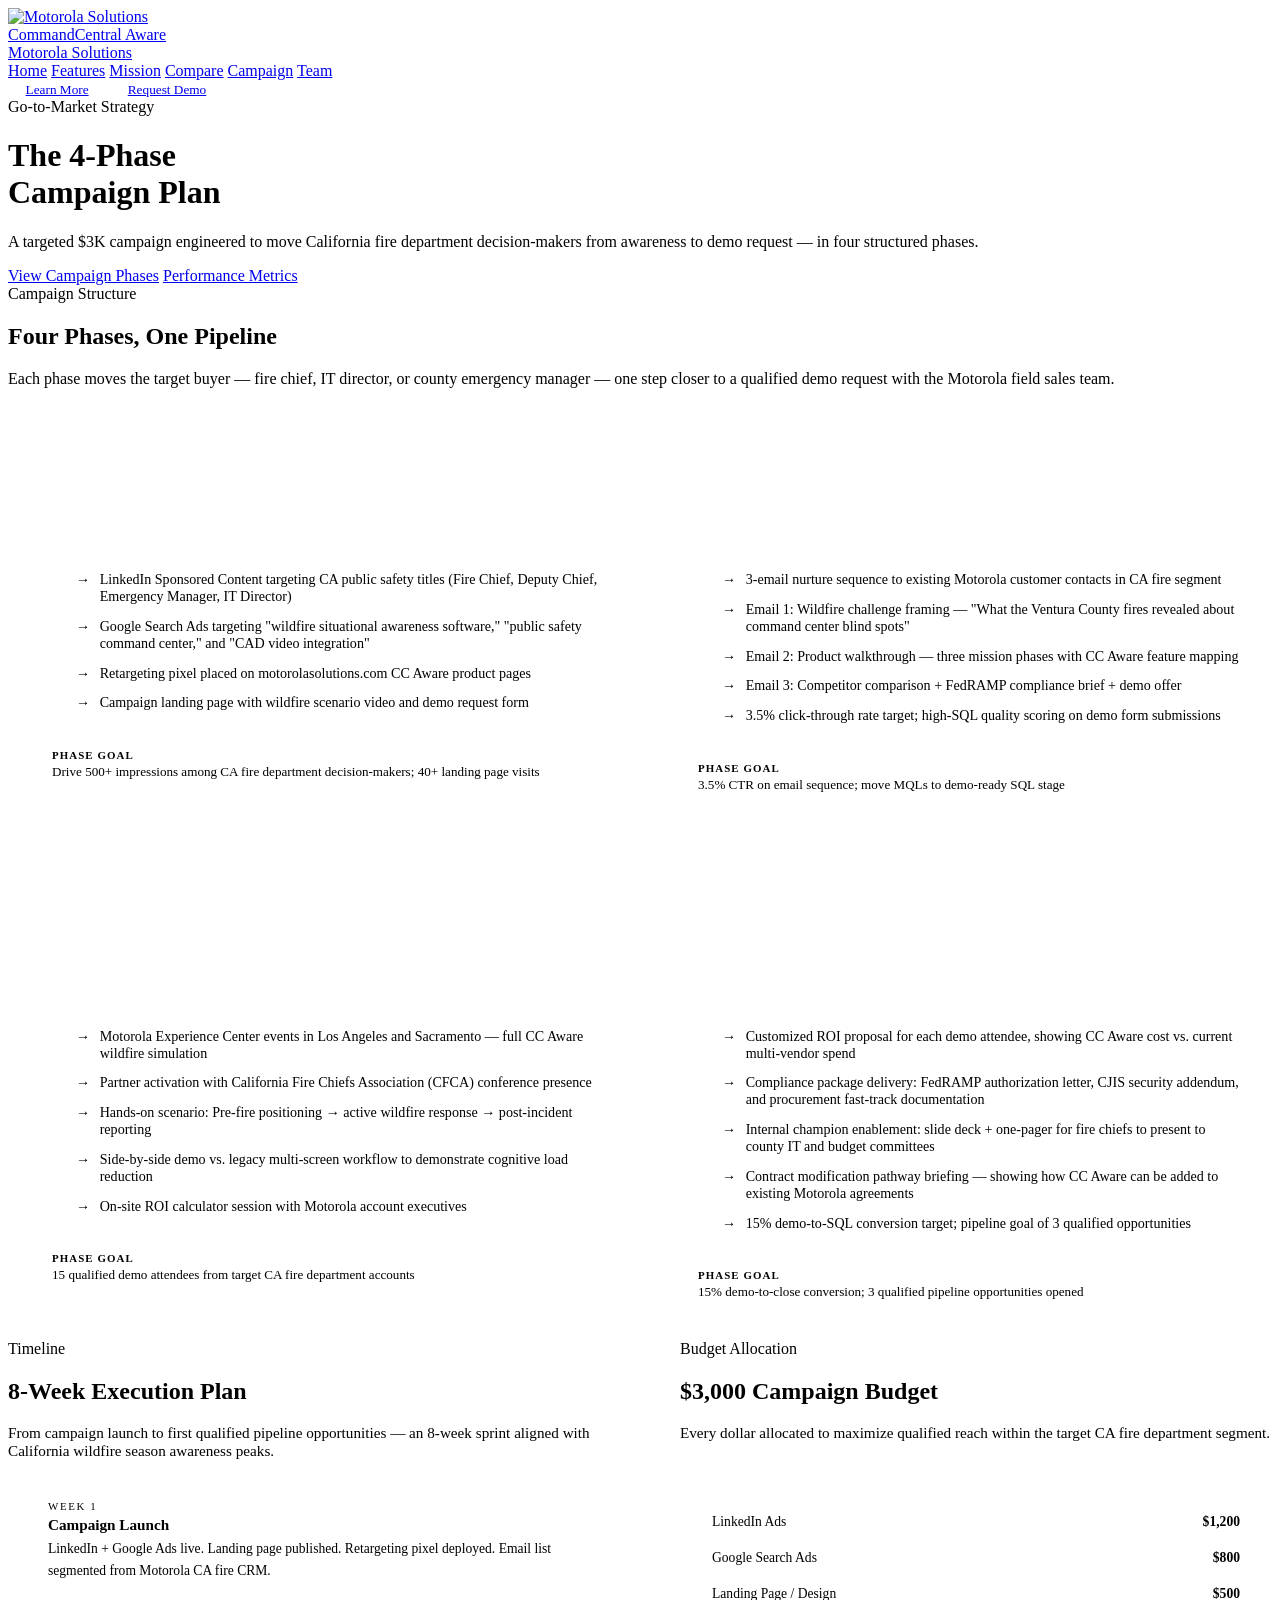
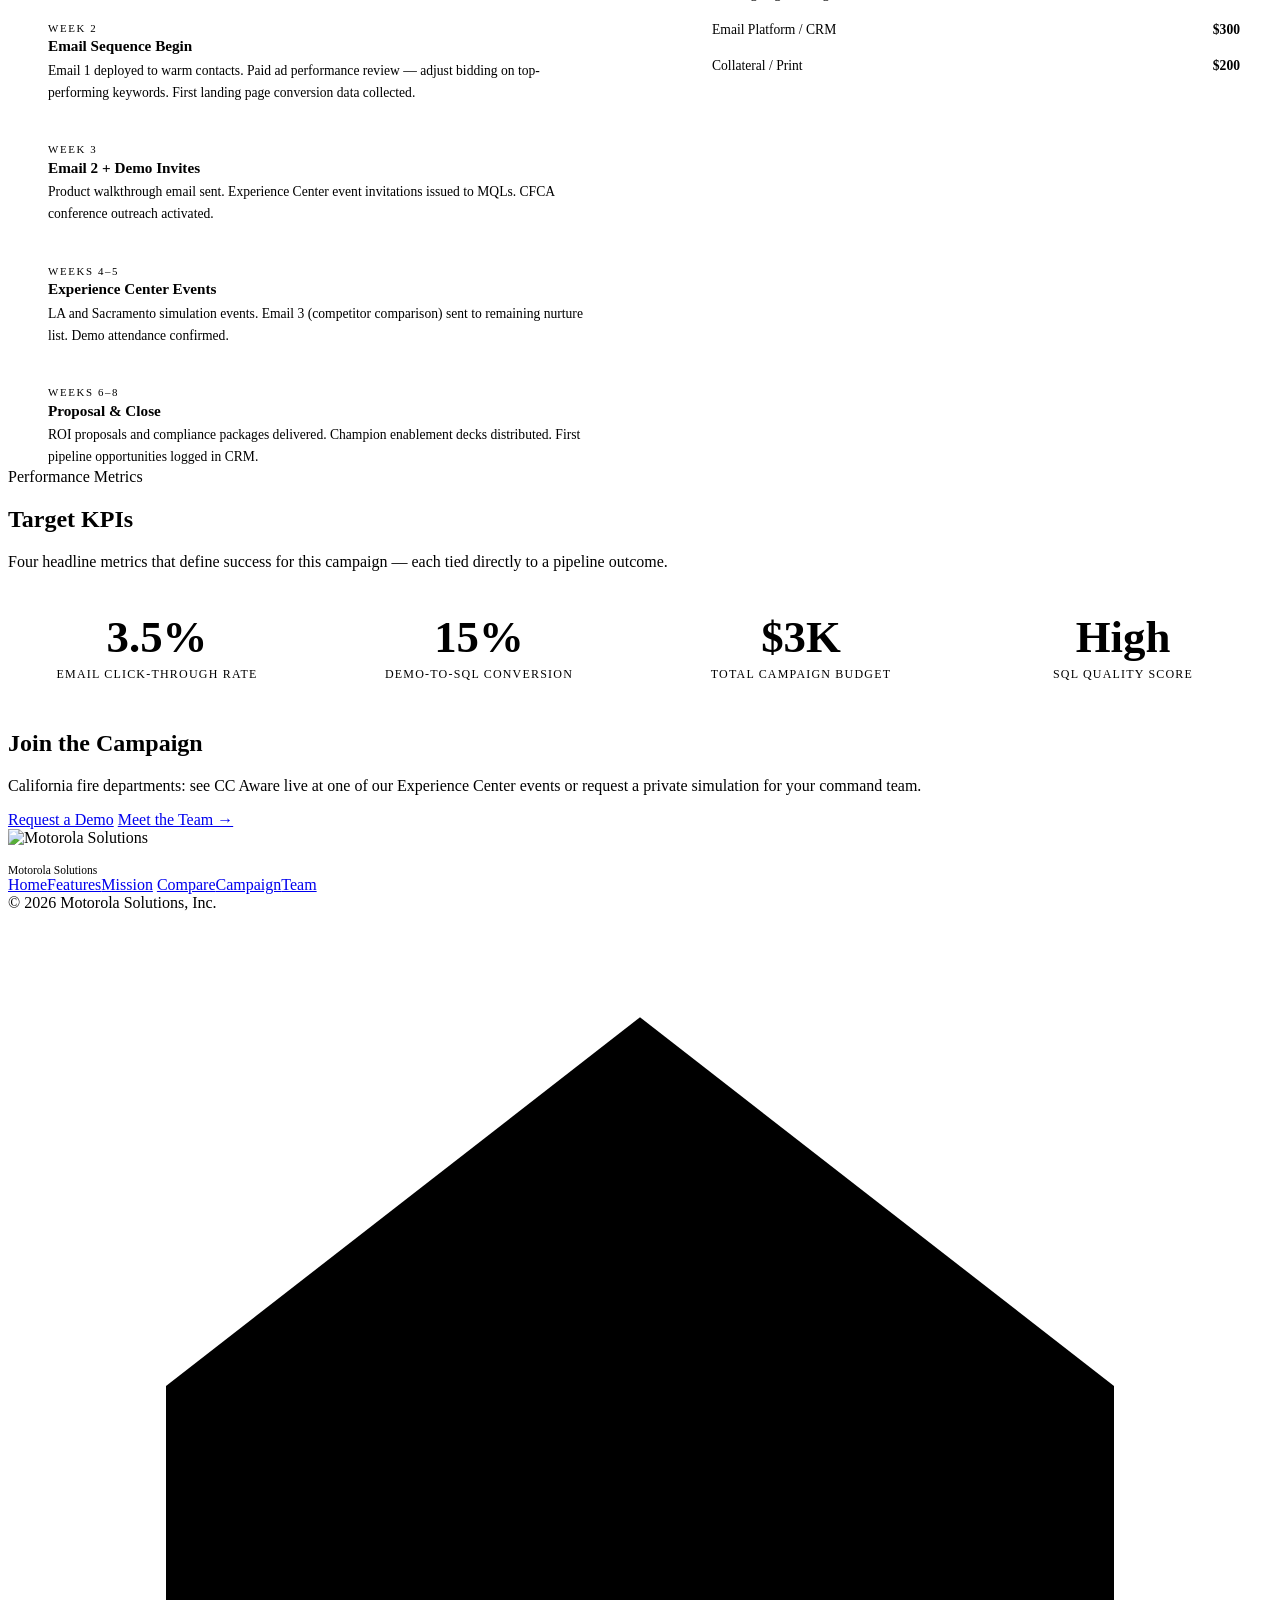
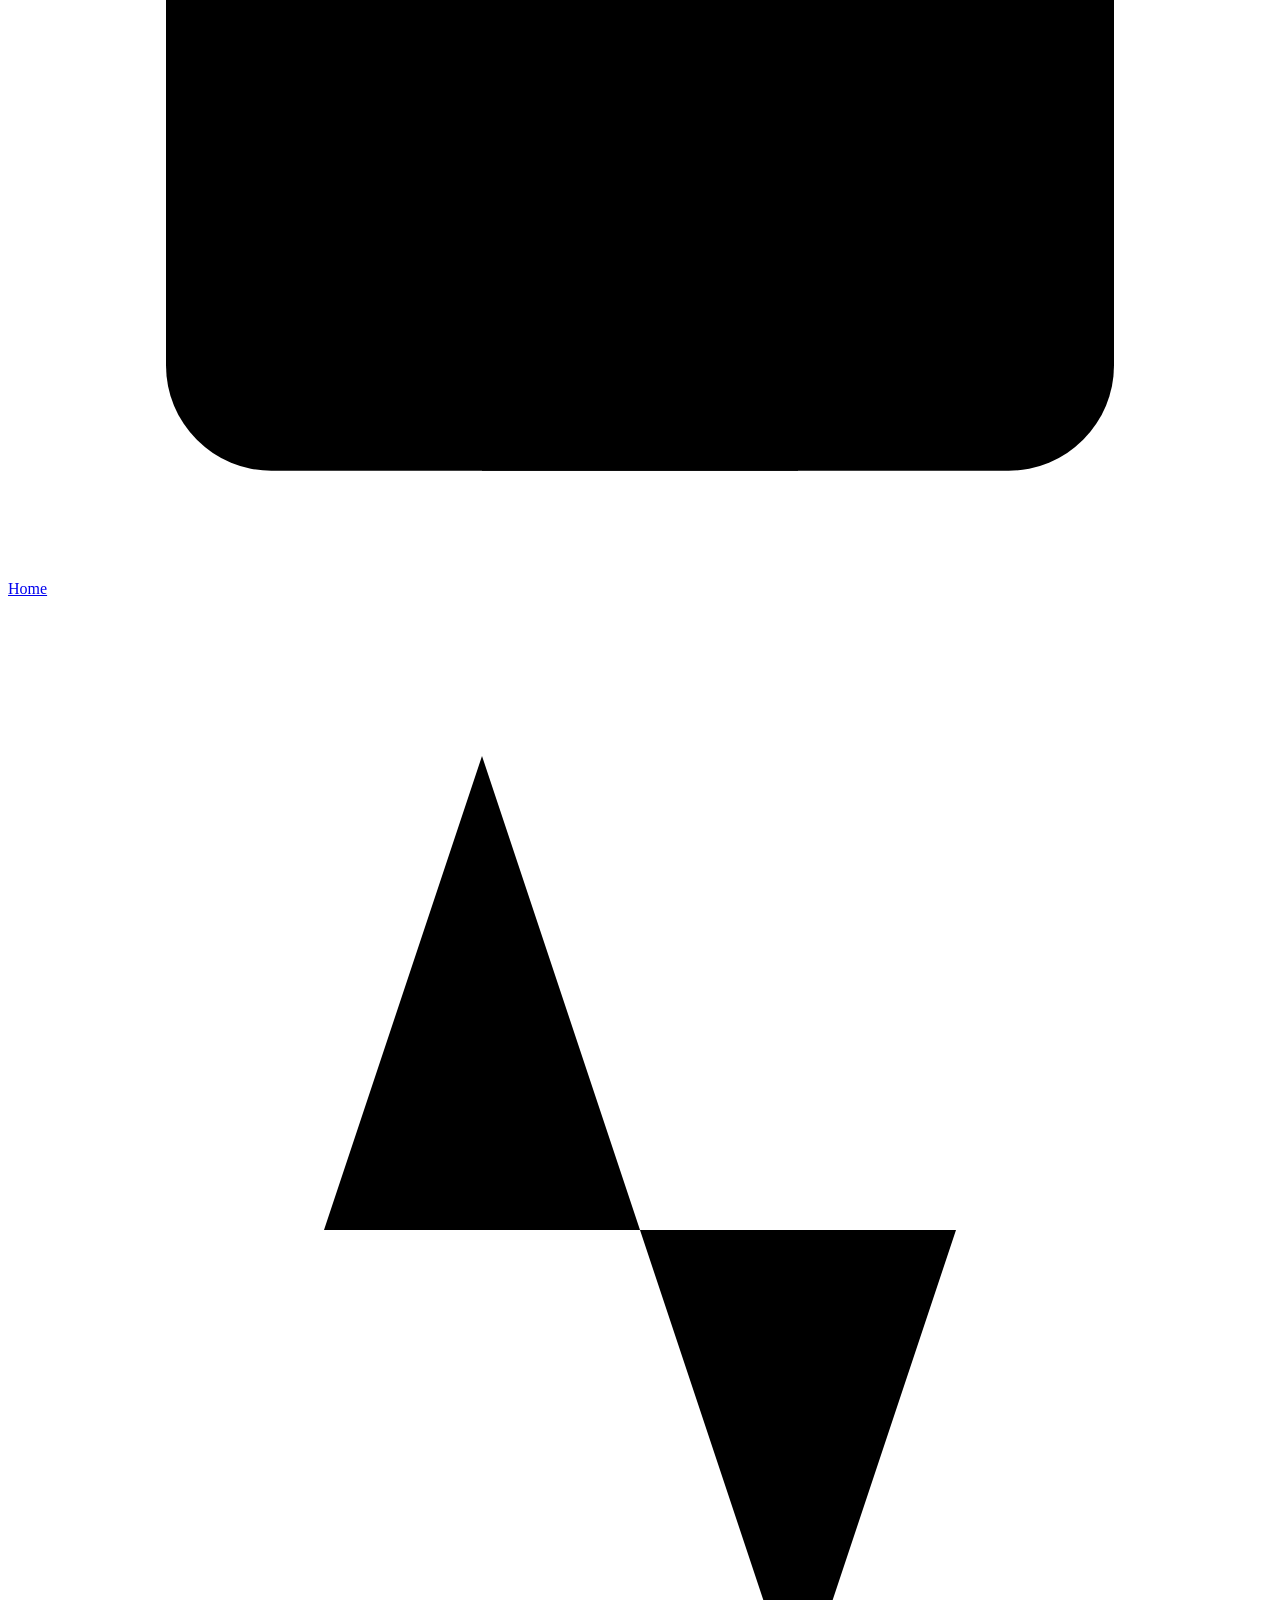
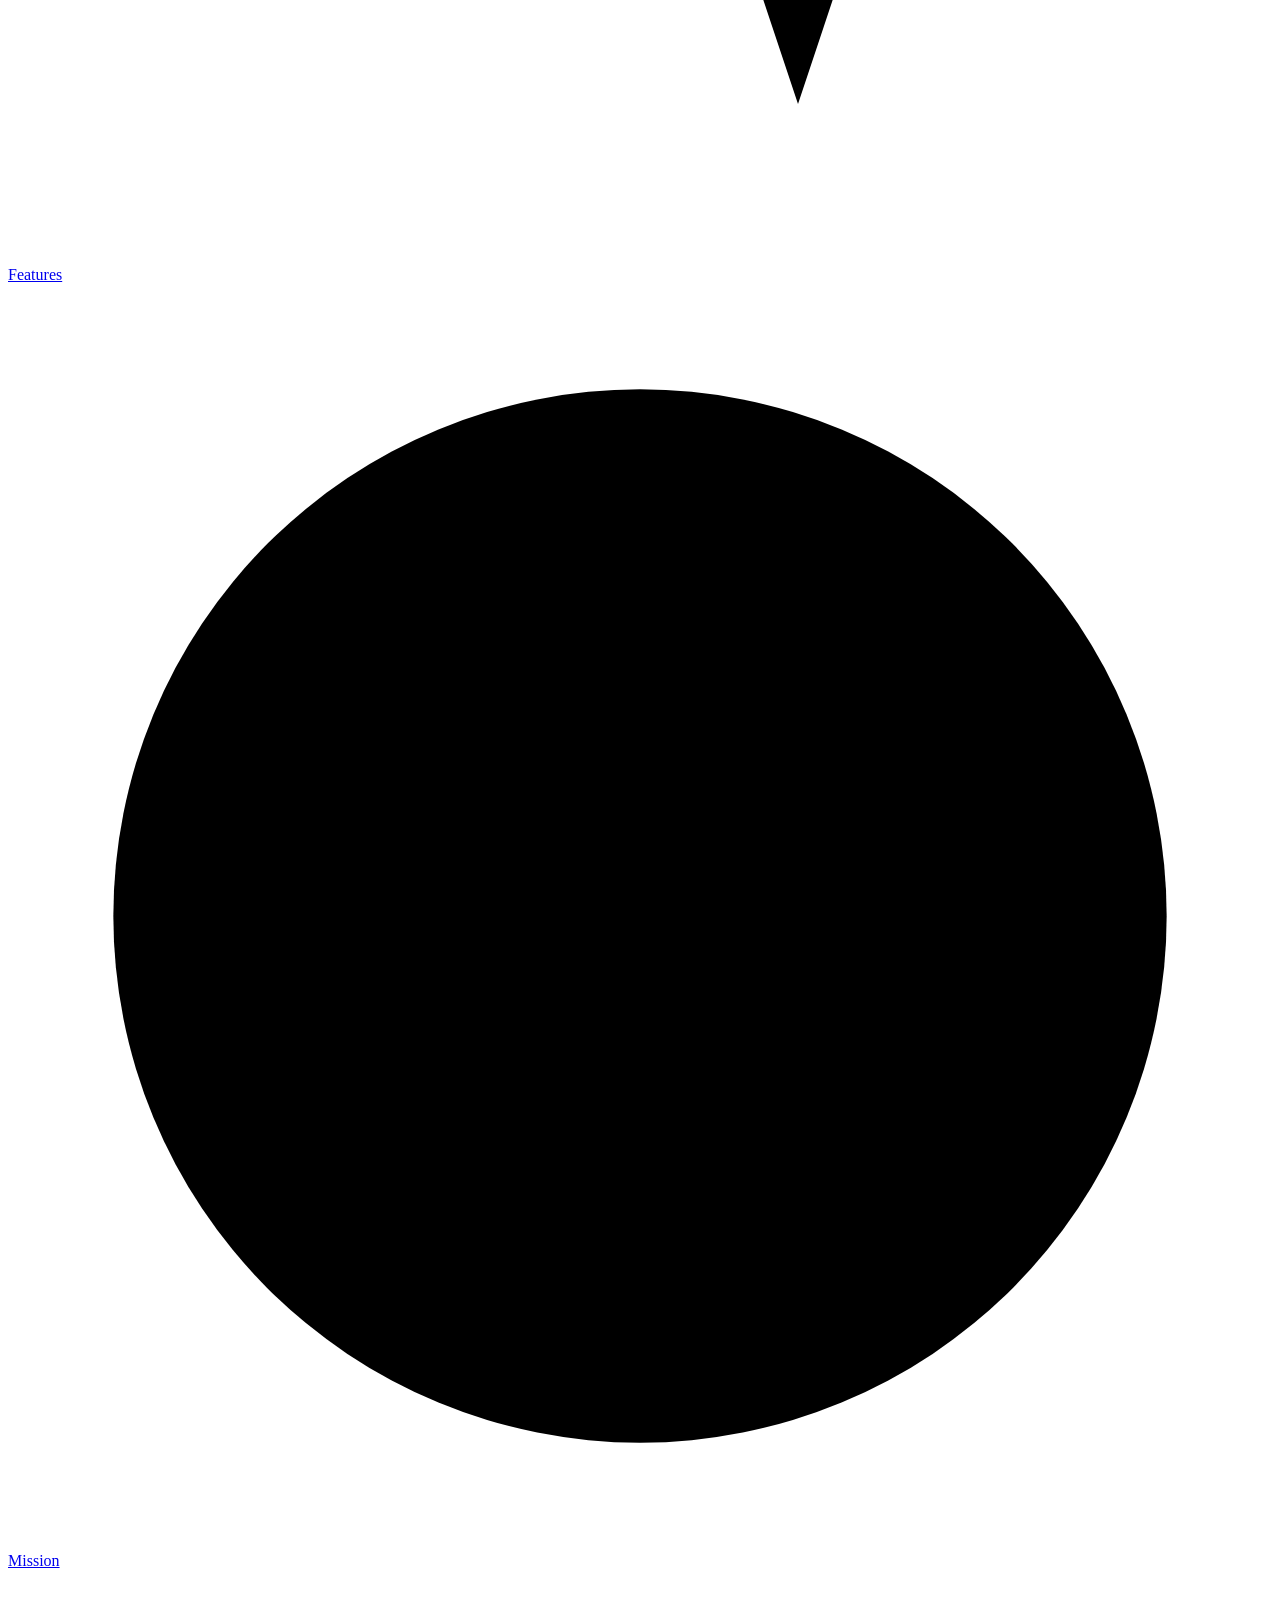
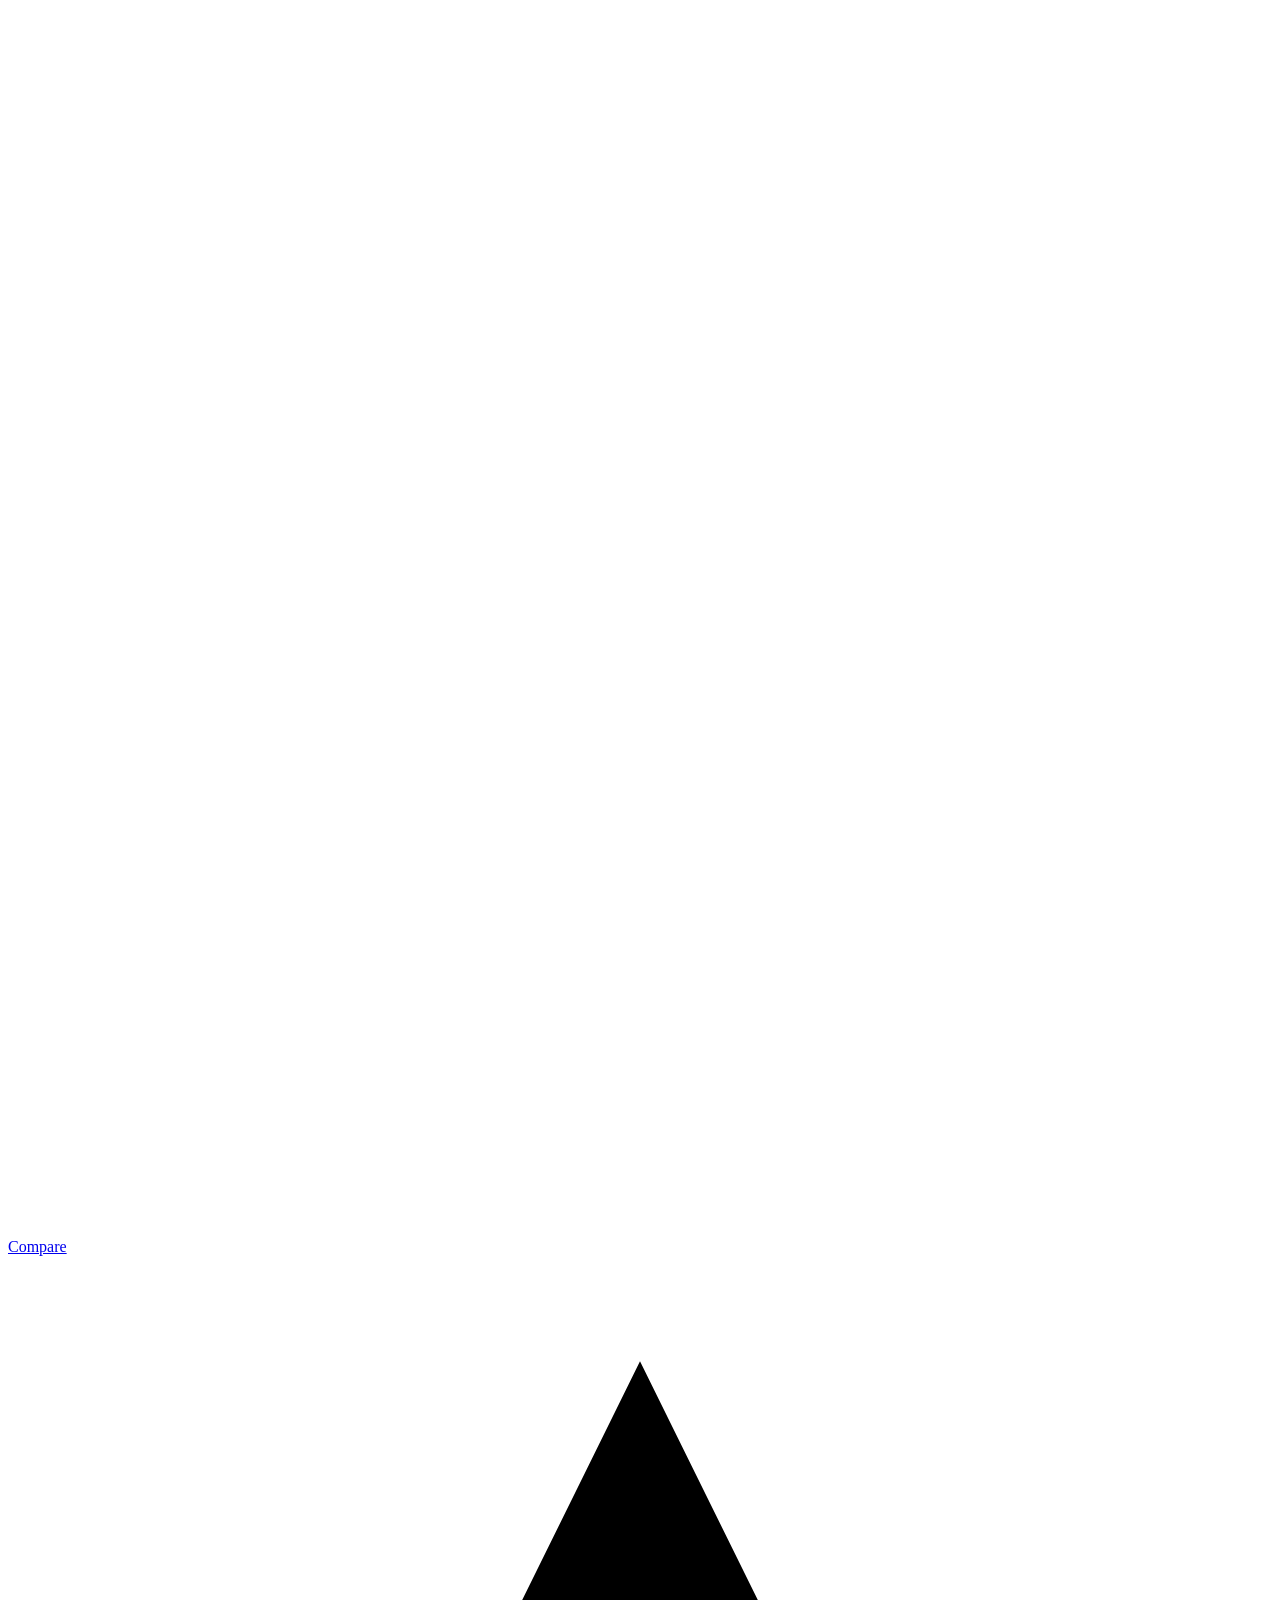
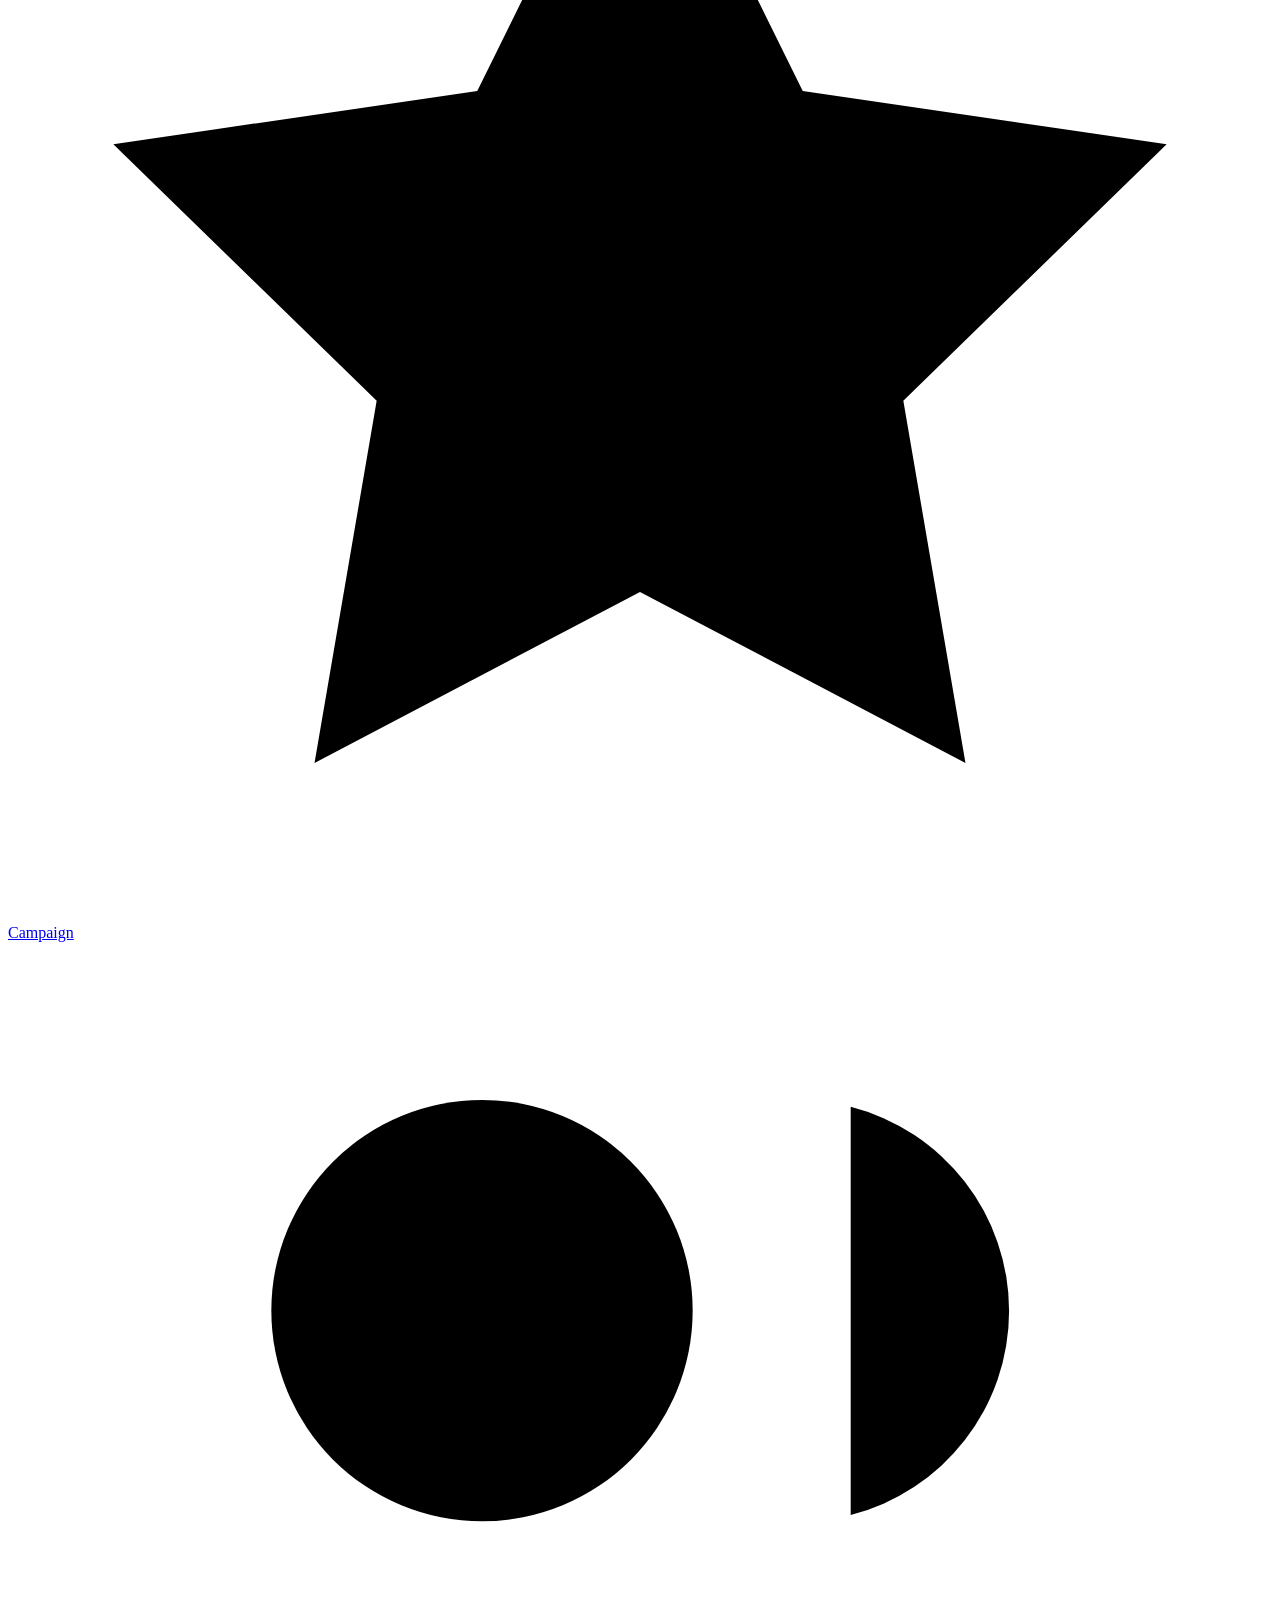
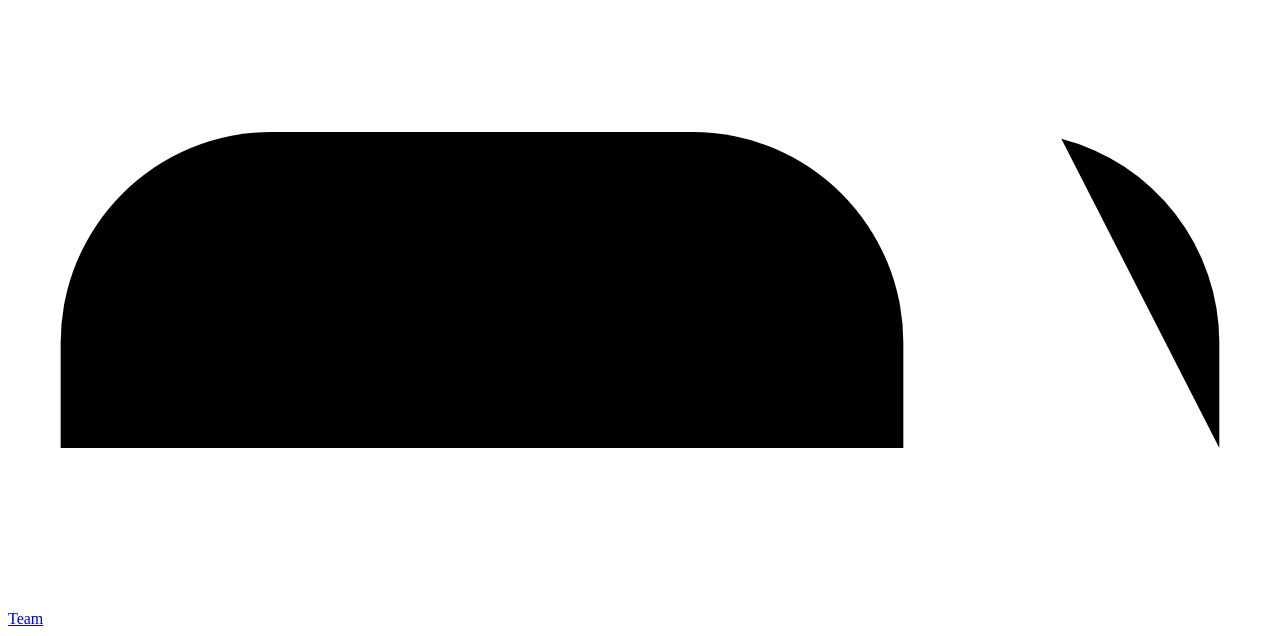
==== campaign.html @ ee9c185a "Fix asset paths: flat structure for GitHub Pages" ====
<!DOCTYPE html>
<html lang="en">
<head>
  <meta charset="UTF-8" />
  <meta name="viewport" content="width=device-width, initial-scale=1.0" />
  <title>Campaign — CC Aware | Motorola Solutions</title>
  <link rel="stylesheet" href="styles.css" />
  <style>
    .campaign-grid { display: grid; grid-template-columns: repeat(2, 1fr); gap: 1.75rem; }
    .campaign-card { border-radius: 12px; overflow: hidden; border: 1px solid var(--border); transition: box-shadow .2s, transform .2s; }
    .campaign-card:hover { box-shadow: 0 12px 40px rgba(183,28,28,.1); transform: translateY(-3px); }
    .campaign-card-header { background: var(--blue); color: white; padding: 1.25rem 1.75rem; display: flex; align-items: center; gap: 1rem; }
    .campaign-phase-num { font-size: 2rem; font-weight: 900; opacity: .35; line-height: 1; }
    .campaign-card-header h3 { font-size: 1rem; font-weight: 700; }
    .campaign-card-header p  { font-size: .75rem; opacity: .8; margin-top: .1rem; }
    .campaign-card-body { padding: 1.75rem; }
    .campaign-card-body ul { list-style: none; }
    .campaign-card-body ul li { font-size: .88rem; color: var(--gray); padding: .4rem 0; border-bottom: 1px solid var(--border); display: flex; gap: .6rem; }
    .campaign-card-body ul li:last-child { border-bottom: none; }
    .campaign-card-body ul li::before { content: '→'; color: var(--blue); flex-shrink: 0; }
    .campaign-card-cta { margin-top: 1.25rem; background: var(--light); border-radius: 6px; padding: .7rem 1rem; font-size: .82rem; color: var(--mid); border-left: 3px solid var(--blue); }
    .campaign-card-cta strong { display: block; font-size: .68rem; text-transform: uppercase; letter-spacing: .1em; color: var(--gray); margin-bottom: .2rem; }
    .timeline { position: relative; padding-left: 2.5rem; display: flex; flex-direction: column; gap: 0; }
    .timeline::before { content: ''; position: absolute; left: .6rem; top: .5rem; bottom: .5rem; width: 2px; background: var(--border); }
    .tl-item { position: relative; padding-bottom: 2.5rem; }
    .tl-item:last-child { padding-bottom: 0; }
    .tl-dot { position: absolute; left: -2.5rem; top: .2rem; width: 14px; height: 14px; border-radius: 50%; background: var(--blue); border: 3px solid white; box-shadow: 0 0 0 3px var(--blue); }
    .tl-week { font-size: .68rem; text-transform: uppercase; letter-spacing: .15em; color: var(--gray); margin-bottom: .2rem; }
    .tl-title { font-size: .95rem; font-weight: 700; margin-bottom: .3rem; }
    .tl-desc { font-size: .85rem; color: var(--gray); line-height: 1.6; }
    .metrics-grid { display: grid; grid-template-columns: repeat(4, 1fr); gap: 1.5rem; }
    .metric-card { background: var(--white); border: 1px solid var(--border); border-radius: 12px; padding: 1.75rem; text-align: center; }
    .metric-num   { font-size: 2.8rem; font-weight: 900; color: var(--blue); line-height: 1; }
    .metric-label { font-size: .75rem; text-transform: uppercase; letter-spacing: .1em; color: var(--gray); margin-top: .5rem; }
    .budget-bar { background: var(--light); border-radius: 10px; padding: 2rem; margin-top: 2.5rem; }
    .budget-row { display: flex; align-items: center; gap: 1.5rem; margin-bottom: 1.25rem; }
    .budget-row:last-child { margin-bottom: 0; }
    .budget-label { width: 160px; font-size: .85rem; color: var(--mid); flex-shrink: 0; }
    .budget-bar-track { flex: 1; height: 10px; background: var(--border); border-radius: 5px; overflow: hidden; }
    .budget-bar-fill  { height: 100%; background: var(--blue); border-radius: 5px; }
    .budget-val { width: 60px; text-align: right; font-size: .85rem; font-weight: 700; color: var(--dark); flex-shrink: 0; }
    .timeline-budget-grid { display: grid; grid-template-columns: 1fr 1fr; gap: 5rem; align-items: start; }
    @media (max-width: 900px) {
      .campaign-grid, .metrics-grid { grid-template-columns: 1fr; }
      .timeline-budget-grid { grid-template-columns: 1fr; gap: 3rem; }
      .budget-label { width: 120px; font-size: .82rem; }
      .budget-val { width: 48px; font-size: .82rem; }
    }
    @media (max-width: 600px) {
      .metrics-grid { grid-template-columns: repeat(2,1fr); }
      .budget-row { gap: .75rem; }
      .budget-label { width: 110px; font-size: .8rem; }
      .budget-val { width: 42px; font-size: .8rem; }
      .metric-num { font-size: 2.2rem; }
    }
  </style>
</head>
<body>

<nav>
  <div class="container nav-inner">
    <a href="index.html" class="nav-logo">
      <img src="motorola-logo.png" alt="Motorola Solutions" class="nav-logo-img" />
      <div class="nav-logo-divider"></div>
      <div><div class="nav-logo-text">CommandCentral Aware</div><div class="nav-logo-sub">Motorola Solutions</div></div>
    </a>
    <div class="nav-links">
      <a href="index.html">Home</a>
      <a href="features.html">Features</a>
      <a href="mission.html">Mission</a>
      <a href="compare.html">Compare</a>
      <a href="campaign.html" class="active">Campaign</a>
      <a href="team.html">Team</a>
    </div>
    <div class="nav-cta">
      <a href="campaign.html" class="btn btn--outline-white" style="padding:.5rem 1.1rem;font-size:.83rem;">Learn More</a>
      <a href="team.html#cta" class="btn btn--red" style="padding:.5rem 1.1rem;font-size:.83rem;">Request Demo</a>
    </div>
  </div>
</nav>

<div class="page-hero">
  <div class="container page-hero-inner">
    <div class="page-hero-eyebrow">Go-to-Market Strategy</div>
    <h1>The <span>4-Phase</span><br>Campaign Plan</h1>
    <p>A targeted $3K campaign engineered to move California fire department decision-makers from awareness to demo request — in four structured phases.</p>
    <div class="page-hero-btns">
      <a href="#phases" class="btn btn--red">View Campaign Phases</a>
      <a href="#metrics" class="btn btn--outline-white">Performance Metrics</a>
    </div>
  </div>
</div>

<!-- CAMPAIGN PHASES -->
<section class="section" id="phases">
  <div class="container">
    <div class="tag">Campaign Structure</div>
    <h2 class="section-title">Four Phases, One Pipeline</h2>
    <p class="section-subtitle">Each phase moves the target buyer — fire chief, IT director, or county emergency manager — one step closer to a qualified demo request with the Motorola field sales team.</p>
    <div class="campaign-grid">
      <div class="campaign-card">
        <div class="campaign-card-header">
          <div class="campaign-phase-num">01</div>
          <div>
            <h3>Awareness — Digital Presence</h3>
            <p>Weeks 1–2 · LinkedIn &amp; Google Ads</p>
          </div>
        </div>
        <div class="campaign-card-body">
          <ul>
            <li>LinkedIn Sponsored Content targeting CA public safety titles (Fire Chief, Deputy Chief, Emergency Manager, IT Director)</li>
            <li>Google Search Ads targeting "wildfire situational awareness software," "public safety command center," and "CAD video integration"</li>
            <li>Retargeting pixel placed on motorolasolutions.com CC Aware product pages</li>
            <li>Campaign landing page with wildfire scenario video and demo request form</li>
          </ul>
          <div class="campaign-card-cta"><strong>Phase Goal</strong>Drive 500+ impressions among CA fire department decision-makers; 40+ landing page visits</div>
        </div>
      </div>
      <div class="campaign-card">
        <div class="campaign-card-header">
          <div class="campaign-phase-num">02</div>
          <div>
            <h3>Education — Email Nurture</h3>
            <p>Weeks 2–4 · Email Sequence</p>
          </div>
        </div>
        <div class="campaign-card-body">
          <ul>
            <li>3-email nurture sequence to existing Motorola customer contacts in CA fire segment</li>
            <li>Email 1: Wildfire challenge framing — "What the Ventura County fires revealed about command center blind spots"</li>
            <li>Email 2: Product walkthrough — three mission phases with CC Aware feature mapping</li>
            <li>Email 3: Competitor comparison + FedRAMP compliance brief + demo offer</li>
            <li>3.5% click-through rate target; high-SQL quality scoring on demo form submissions</li>
          </ul>
          <div class="campaign-card-cta"><strong>Phase Goal</strong>3.5% CTR on email sequence; move MQLs to demo-ready SQL stage</div>
        </div>
      </div>
      <div class="campaign-card">
        <div class="campaign-card-header">
          <div class="campaign-phase-num">03</div>
          <div>
            <h3>Engagement — Experience Center</h3>
            <p>Weeks 3–6 · Live Demo Events</p>
          </div>
        </div>
        <div class="campaign-card-body">
          <ul>
            <li>Motorola Experience Center events in Los Angeles and Sacramento — full CC Aware wildfire simulation</li>
            <li>Partner activation with California Fire Chiefs Association (CFCA) conference presence</li>
            <li>Hands-on scenario: Pre-fire positioning → active wildfire response → post-incident reporting</li>
            <li>Side-by-side demo vs. legacy multi-screen workflow to demonstrate cognitive load reduction</li>
            <li>On-site ROI calculator session with Motorola account executives</li>
          </ul>
          <div class="campaign-card-cta"><strong>Phase Goal</strong>15 qualified demo attendees from target CA fire department accounts</div>
        </div>
      </div>
      <div class="campaign-card">
        <div class="campaign-card-header">
          <div class="campaign-phase-num">04</div>
          <div>
            <h3>Conversion — Sales Close</h3>
            <p>Weeks 5–8 · Proposal &amp; Close</p>
          </div>
        </div>
        <div class="campaign-card-body">
          <ul>
            <li>Customized ROI proposal for each demo attendee, showing CC Aware cost vs. current multi-vendor spend</li>
            <li>Compliance package delivery: FedRAMP authorization letter, CJIS security addendum, and procurement fast-track documentation</li>
            <li>Internal champion enablement: slide deck + one-pager for fire chiefs to present to county IT and budget committees</li>
            <li>Contract modification pathway briefing — showing how CC Aware can be added to existing Motorola agreements</li>
            <li>15% demo-to-SQL conversion target; pipeline goal of 3 qualified opportunities</li>
          </ul>
          <div class="campaign-card-cta"><strong>Phase Goal</strong>15% demo-to-close conversion; 3 qualified pipeline opportunities opened</div>
        </div>
      </div>
    </div>
  </div>
</section>

<!-- TIMELINE -->
<section class="section section--light">
  <div class="container timeline-budget-grid">
    <div>
      <div class="tag">Timeline</div>
      <h2 class="section-title">8-Week Execution Plan</h2>
      <p style="color:var(--gray);font-size:.95rem;margin-bottom:2.5rem;">From campaign launch to first qualified pipeline opportunities — an 8-week sprint aligned with California wildfire season awareness peaks.</p>
      <div class="timeline">
        <div class="tl-item"><div class="tl-dot"></div><div class="tl-week">Week 1</div><div class="tl-title">Campaign Launch</div><div class="tl-desc">LinkedIn + Google Ads live. Landing page published. Retargeting pixel deployed. Email list segmented from Motorola CA fire CRM.</div></div>
        <div class="tl-item"><div class="tl-dot"></div><div class="tl-week">Week 2</div><div class="tl-title">Email Sequence Begin</div><div class="tl-desc">Email 1 deployed to warm contacts. Paid ad performance review — adjust bidding on top-performing keywords. First landing page conversion data collected.</div></div>
        <div class="tl-item"><div class="tl-dot"></div><div class="tl-week">Week 3</div><div class="tl-title">Email 2 + Demo Invites</div><div class="tl-desc">Product walkthrough email sent. Experience Center event invitations issued to MQLs. CFCA conference outreach activated.</div></div>
        <div class="tl-item"><div class="tl-dot"></div><div class="tl-week">Weeks 4–5</div><div class="tl-title">Experience Center Events</div><div class="tl-desc">LA and Sacramento simulation events. Email 3 (competitor comparison) sent to remaining nurture list. Demo attendance confirmed.</div></div>
        <div class="tl-item"><div class="tl-dot"></div><div class="tl-week">Weeks 6–8</div><div class="tl-title">Proposal &amp; Close</div><div class="tl-desc">ROI proposals and compliance packages delivered. Champion enablement decks distributed. First pipeline opportunities logged in CRM.</div></div>
      </div>
    </div>
    <div>
      <div class="tag">Budget Allocation</div>
      <h2 class="section-title">$3,000 Campaign Budget</h2>
      <p style="color:var(--gray);font-size:.95rem;margin-bottom:2rem;">Every dollar allocated to maximize qualified reach within the target CA fire department segment.</p>
      <div class="budget-bar">
        <div class="budget-row">
          <div class="budget-label">LinkedIn Ads</div>
          <div class="budget-bar-track"><div class="budget-bar-fill" style="width:40%;"></div></div>
          <div class="budget-val">$1,200</div>
        </div>
        <div class="budget-row">
          <div class="budget-label">Google Search Ads</div>
          <div class="budget-bar-track"><div class="budget-bar-fill" style="width:27%;"></div></div>
          <div class="budget-val">$800</div>
        </div>
        <div class="budget-row">
          <div class="budget-label">Landing Page / Design</div>
          <div class="budget-bar-track"><div class="budget-bar-fill" style="width:17%;"></div></div>
          <div class="budget-val">$500</div>
        </div>
        <div class="budget-row">
          <div class="budget-label">Email Platform / CRM</div>
          <div class="budget-bar-track"><div class="budget-bar-fill" style="width:10%;"></div></div>
          <div class="budget-val">$300</div>
        </div>
        <div class="budget-row">
          <div class="budget-label">Collateral / Print</div>
          <div class="budget-bar-track"><div class="budget-bar-fill" style="width:7%;"></div></div>
          <div class="budget-val">$200</div>
        </div>
      </div>
    </div>
  </div>
</section>

<!-- METRICS -->
<section class="section" id="metrics">
  <div class="container">
    <div class="tag">Performance Metrics</div>
    <h2 class="section-title">Target KPIs</h2>
    <p class="section-subtitle">Four headline metrics that define success for this campaign — each tied directly to a pipeline outcome.</p>
    <div class="metrics-grid">
      <div class="metric-card">
        <div class="metric-num">3.5%</div>
        <div class="metric-label">Email Click-Through Rate</div>
      </div>
      <div class="metric-card">
        <div class="metric-num">15%</div>
        <div class="metric-label">Demo-to-SQL Conversion</div>
      </div>
      <div class="metric-card">
        <div class="metric-num">$3K</div>
        <div class="metric-label">Total Campaign Budget</div>
      </div>
      <div class="metric-card">
        <div class="metric-num">High</div>
        <div class="metric-label">SQL Quality Score</div>
      </div>
    </div>
  </div>
</section>

<section class="cta-section">
  <div class="container">
    <h2>Join the Campaign</h2>
    <p>California fire departments: see CC Aware live at one of our Experience Center events or request a private simulation for your command team.</p>
    <div class="cta-btns">
      <a href="team.html#cta" class="btn btn--white">Request a Demo</a>
      <a href="team.html" class="btn btn--outline-white">Meet the Team →</a>
    </div>
  </div>
</section>

<footer>
  <div class="container footer-inner">
    <div class="footer-logo"><img src="motorola-logo.png" alt="Motorola Solutions" class="footer-logo-img" /><div><div style="color:rgba(255,255,255,.8);font-weight:700;font-size:.9rem;">CommandCentral Aware</div><div style="font-size:.72rem;">Motorola Solutions</div></div></div>
    <div class="footer-links">
      <a href="index.html">Home</a><a href="features.html">Features</a><a href="mission.html">Mission</a>
      <a href="compare.html">Compare</a><a href="campaign.html">Campaign</a><a href="team.html">Team</a>
    </div>
    <div class="footer-copy">© 2026 Motorola Solutions, Inc.</div>
  </div>
</footer>

<nav class="mobile-nav">
  <div class="mobile-nav-inner">
    <a href="index.html" class="mobile-nav-item">
      <svg viewBox="0 0 24 24"><path d="M3 9l9-7 9 7v11a2 2 0 0 1-2 2H5a2 2 0 0 1-2-2z"/><polyline points="9 22 9 12 15 12 15 22"/></svg>Home
    </a>
    <a href="features.html" class="mobile-nav-item">
      <svg viewBox="0 0 24 24"><polyline points="22 12 18 12 15 21 9 3 6 12 2 12"/></svg>Features
    </a>
    <a href="mission.html" class="mobile-nav-item">
      <svg viewBox="0 0 24 24"><circle cx="12" cy="12" r="10"/><polyline points="12 6 12 12 16 14"/></svg>Mission
    </a>
    <a href="compare.html" class="mobile-nav-item">
      <svg viewBox="0 0 24 24"><line x1="18" y1="20" x2="18" y2="10"/><line x1="12" y1="20" x2="12" y2="4"/><line x1="6" y1="20" x2="6" y2="14"/></svg>Compare
    </a>
    <a href="campaign.html" class="mobile-nav-item active">
      <svg viewBox="0 0 24 24"><polygon points="12 2 15.09 8.26 22 9.27 17 14.14 18.18 21.02 12 17.77 5.82 21.02 7 14.14 2 9.27 8.91 8.26 12 2"/></svg>Campaign
    </a>
    <a href="team.html" class="mobile-nav-item">
      <svg viewBox="0 0 24 24"><path d="M17 21v-2a4 4 0 0 0-4-4H5a4 4 0 0 0-4 4v2"/><circle cx="9" cy="7" r="4"/><path d="M23 21v-2a4 4 0 0 0-3-3.87"/><path d="M16 3.13a4 4 0 0 1 0 7.75"/></svg>Team
    </a>
  </div>
</nav>

</body>
</html>
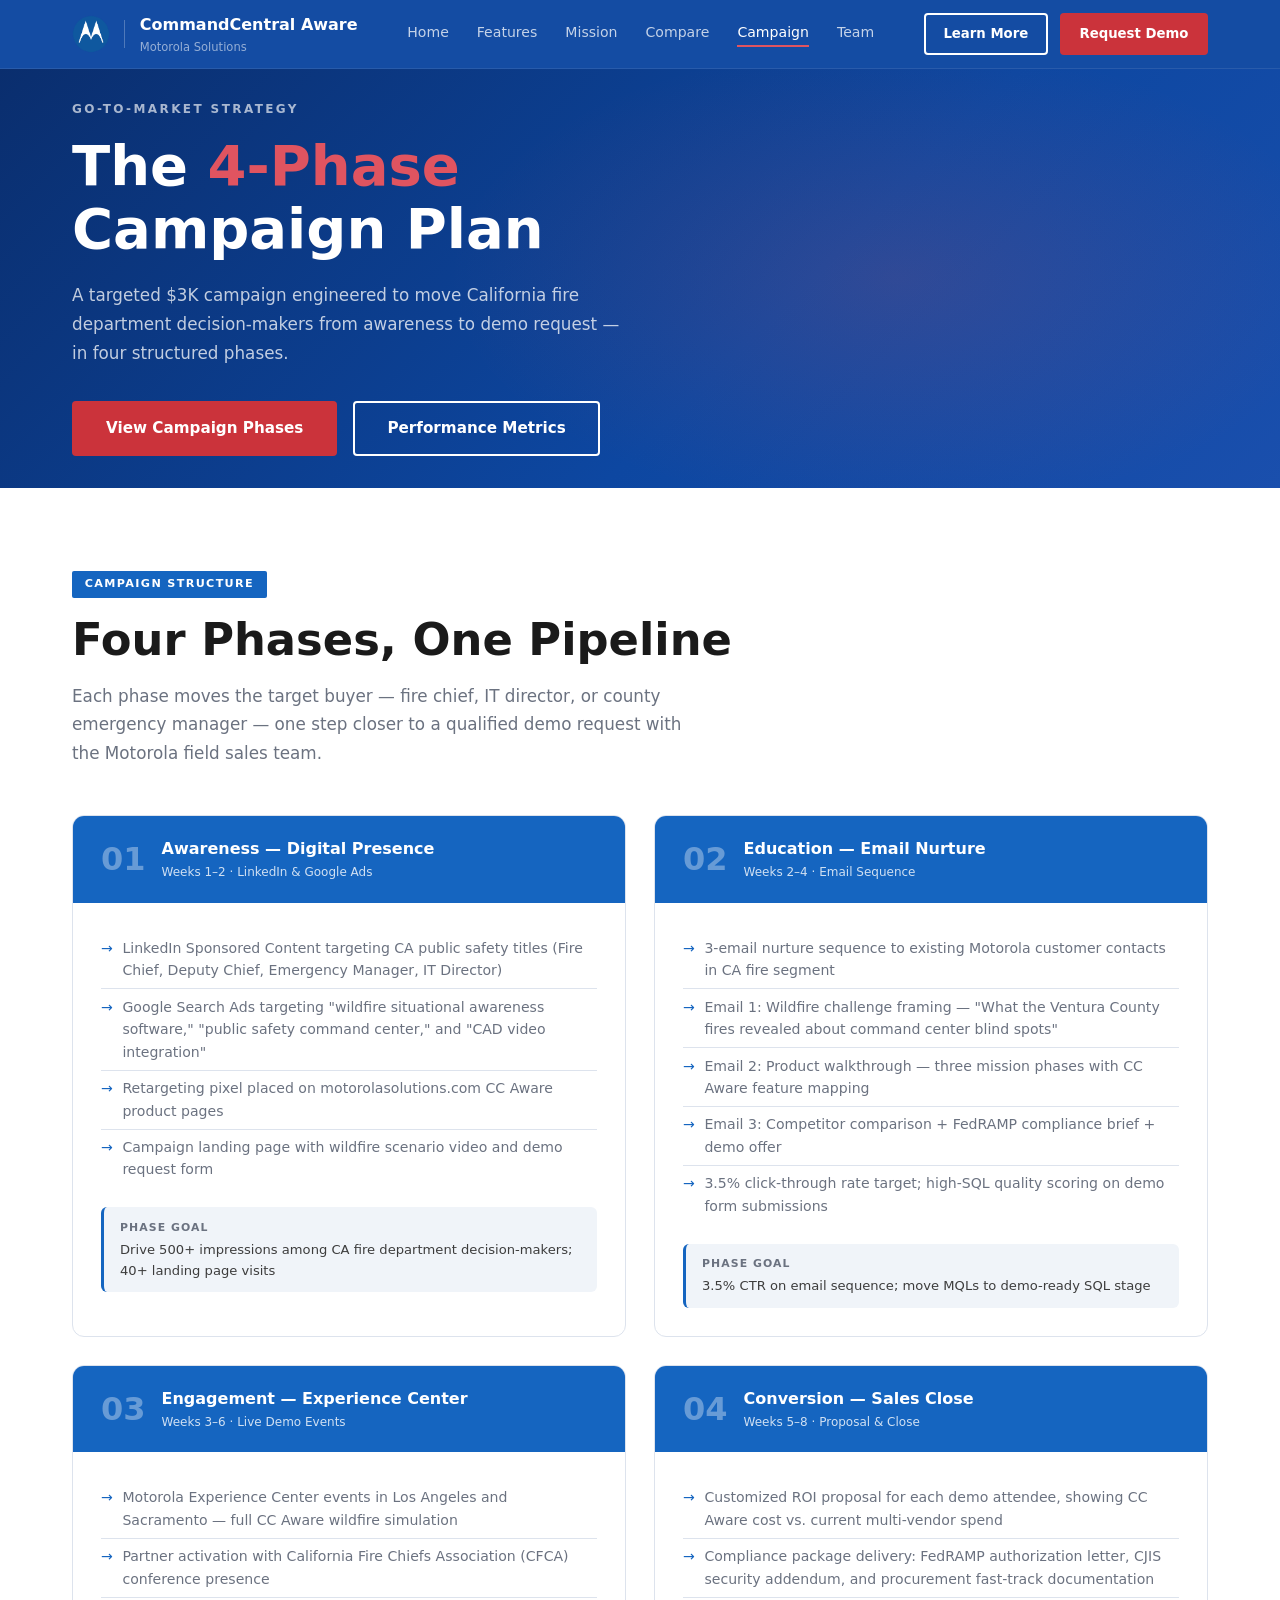
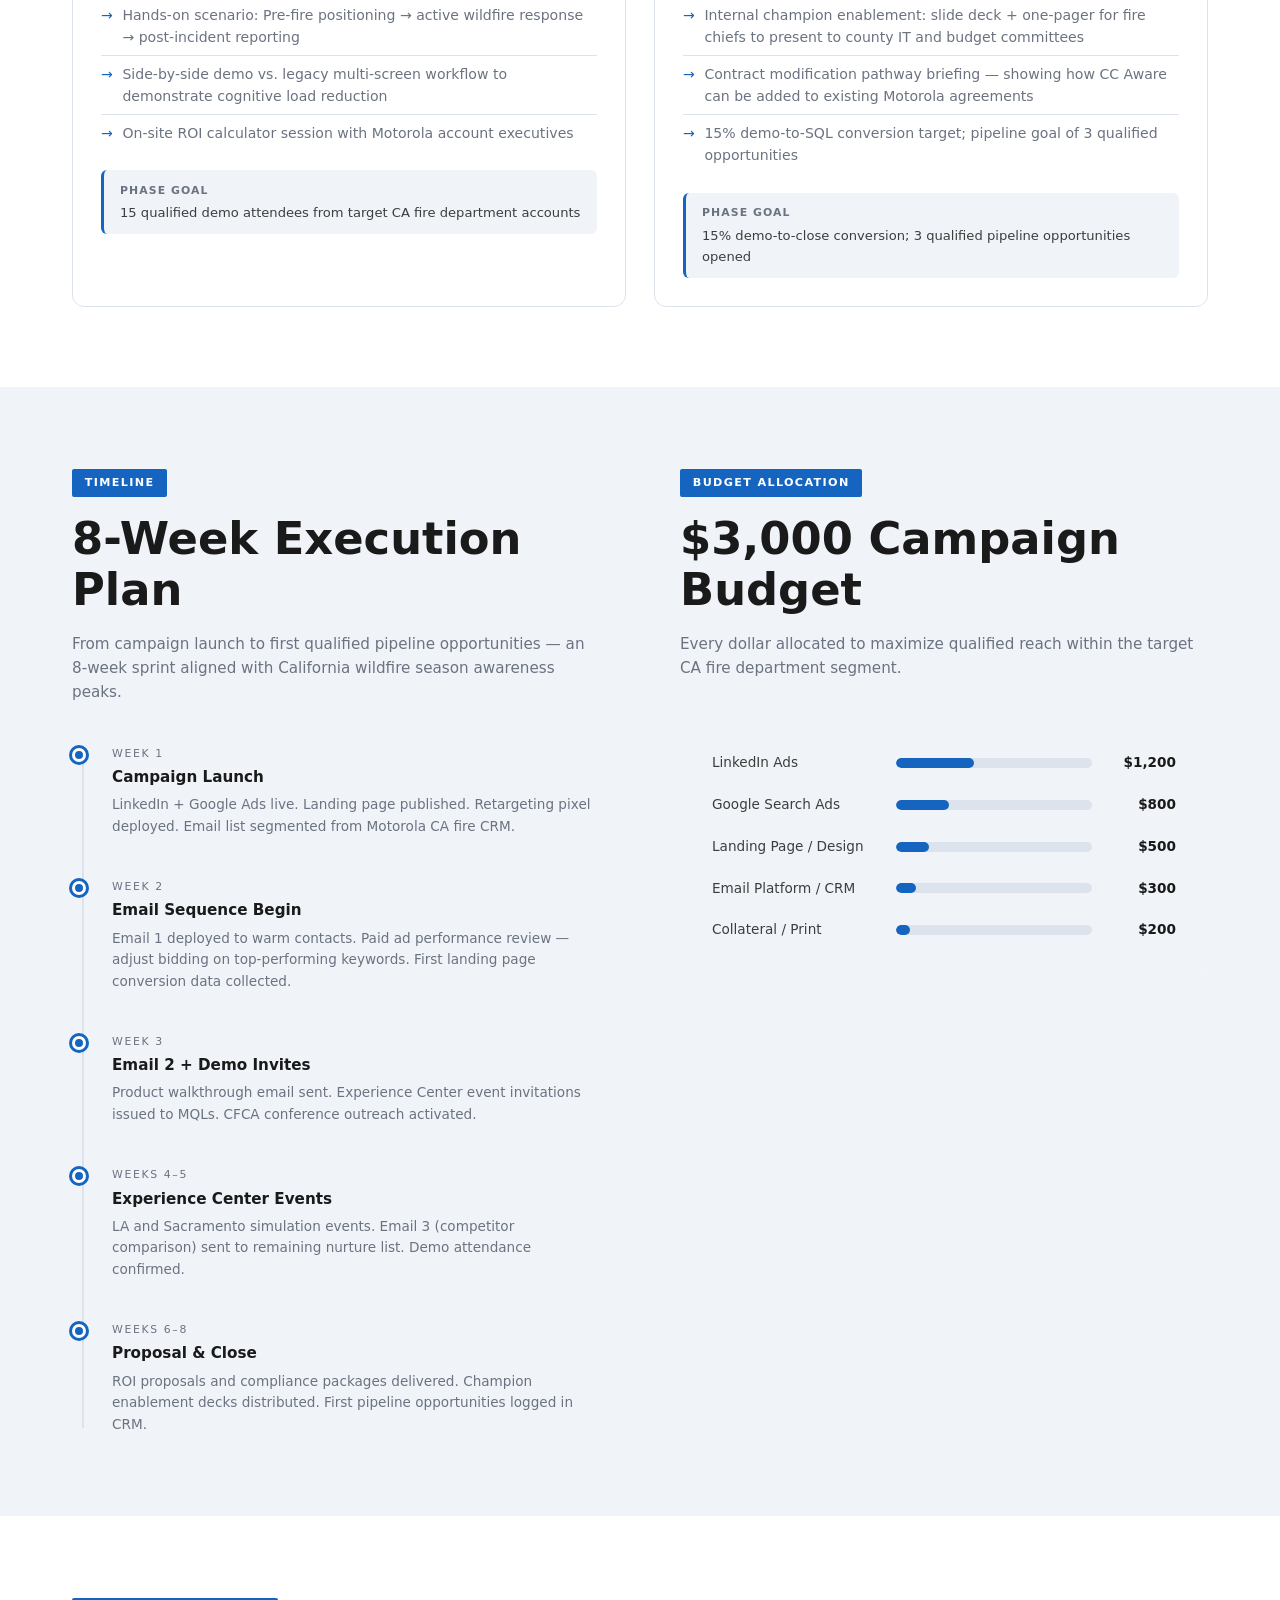
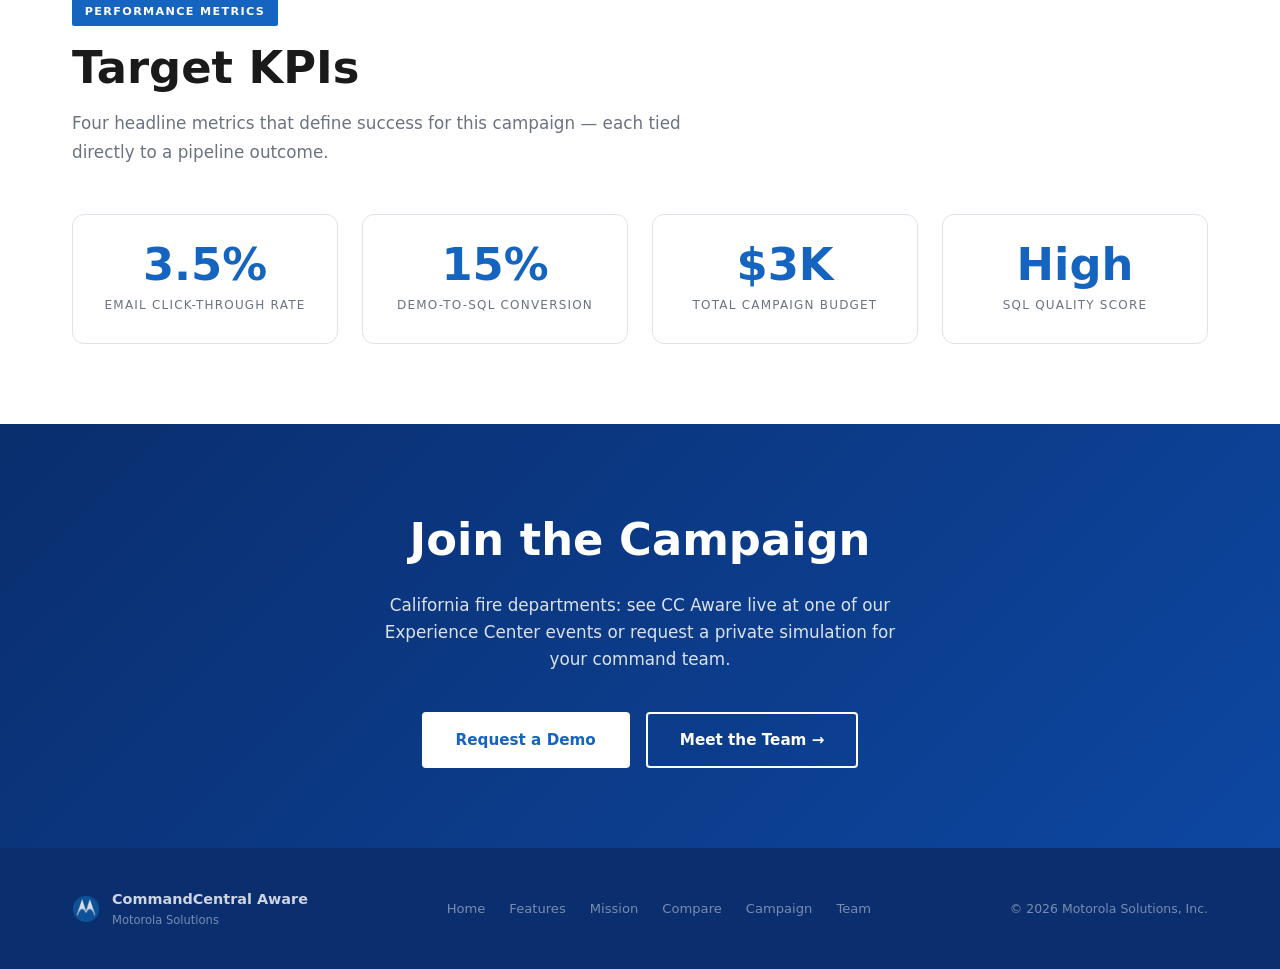
==== commit ea002402: "Restore correct css/ and img/ folder paths" ====
--- a/campaign.html
+++ b/campaign.html
@@ -4,7 +4,7 @@
   <meta charset="UTF-8" />
   <meta name="viewport" content="width=device-width, initial-scale=1.0" />
   <title>Campaign — CC Aware | Motorola Solutions</title>
-  <link rel="stylesheet" href="styles.css" />
+  <link rel="stylesheet" href="css/styles.css" />
   <style>
     .campaign-grid { display: grid; grid-template-columns: repeat(2, 1fr); gap: 1.75rem; }
     .campaign-card { border-radius: 12px; overflow: hidden; border: 1px solid var(--border); transition: box-shadow .2s, transform .2s; }
@@ -60,7 +60,7 @@
 <nav>
   <div class="container nav-inner">
     <a href="index.html" class="nav-logo">
-      <img src="motorola-logo.png" alt="Motorola Solutions" class="nav-logo-img" />
+      <img src="img/motorola-logo.png" alt="Motorola Solutions" class="nav-logo-img" />
       <div class="nav-logo-divider"></div>
       <div><div class="nav-logo-text">CommandCentral Aware</div><div class="nav-logo-sub">Motorola Solutions</div></div>
     </a>
@@ -267,7 +267,7 @@
 
 <footer>
   <div class="container footer-inner">
-    <div class="footer-logo"><img src="motorola-logo.png" alt="Motorola Solutions" class="footer-logo-img" /><div><div style="color:rgba(255,255,255,.8);font-weight:700;font-size:.9rem;">CommandCentral Aware</div><div style="font-size:.72rem;">Motorola Solutions</div></div></div>
+    <div class="footer-logo"><img src="img/motorola-logo.png" alt="Motorola Solutions" class="footer-logo-img" /><div><div style="color:rgba(255,255,255,.8);font-weight:700;font-size:.9rem;">CommandCentral Aware</div><div style="font-size:.72rem;">Motorola Solutions</div></div></div>
     <div class="footer-links">
       <a href="index.html">Home</a><a href="features.html">Features</a><a href="mission.html">Mission</a>
       <a href="compare.html">Compare</a><a href="campaign.html">Campaign</a><a href="team.html">Team</a>
--- a/css/styles.css
+++ b/css/styles.css
@@ -0,0 +1,207 @@
+/* ── Reset & Variables ── */
+*, *::before, *::after { box-sizing: border-box; margin: 0; padding: 0; }
+:root {
+  --blue:       #1565c0;
+  --blue-light: #1e88e5;
+  --blue-dark:  #0d47a1;
+  --blue-deeper:#0a2e6e;
+  --red:        #CB333B;
+  --red-light:  #e05460;
+  --red-dark:   #a0272e;
+  --dark:       #1a1a1a;
+  --mid:        #3d3d3d;
+  --light:      #f0f4f9;
+  --white:      #ffffff;
+  --gray:       #6b7280;
+  --border:     #dde3ed;
+}
+html { scroll-behavior: smooth; }
+body { font-family: 'Segoe UI', system-ui, -apple-system, sans-serif; color: var(--dark); background: var(--white); line-height: 1.6; font-size: 17px; }
+a { text-decoration: none; color: inherit; }
+img { max-width: 100%; display: block; }
+
+/* ── Layout ── */
+.container { max-width: 1200px; margin: 0 auto; padding: 0 2rem; }
+.section         { padding: 5rem 0; }
+.section--dark   { background: var(--blue-deeper); color: var(--white); }
+.section--red    { background: var(--red);         color: var(--white); }
+.section--light  { background: var(--light); }
+
+/* ── Typography ── */
+.tag {
+  display: inline-block; background: var(--blue); color: var(--white);
+  font-size: .7rem; font-weight: 700; letter-spacing: .12em;
+  text-transform: uppercase; padding: .3rem .8rem; border-radius: 2px; margin-bottom: 1rem;
+}
+.section-title { font-size: clamp(1.8rem, 4vw, 2.8rem); font-weight: 700; line-height: 1.15; margin-bottom: 1rem; }
+.section-subtitle { font-size: 1.05rem; color: var(--gray); max-width: 640px; margin-bottom: 3rem; line-height: 1.7; }
+.section--dark .section-subtitle,
+.section--red  .section-subtitle { color: rgba(255,255,255,.72); }
+
+/* ── Buttons ── */
+.btn { display: inline-block; padding: .85rem 2rem; border-radius: 4px; font-weight: 700; font-size: .95rem; cursor: pointer; transition: opacity .2s, transform .15s; border: 2px solid transparent; }
+.btn:hover { opacity: .88; transform: translateY(-1px); }
+.btn--blue          { background: var(--blue);   color: var(--white); }
+.btn--red           { background: var(--red);    color: var(--white); }
+.btn--white         { background: var(--white);  color: var(--blue);  }
+.btn--outline-white { border-color: var(--white); color: var(--white); }
+.btn--outline-blue  { border-color: var(--blue);  color: var(--blue);  }
+
+/* ── Nav ── */
+nav:not(.mobile-nav) {
+  position: fixed; top: 0; left: 0; right: 0; z-index: 100;
+  background: rgba(13,71,161,.97); backdrop-filter: blur(8px);
+  border-bottom: 1px solid rgba(255,255,255,.1);
+}
+.nav-inner { display: flex; align-items: center; justify-content: space-between; height: 68px; }
+.nav-logo  { display: flex; align-items: center; gap: .9rem; }
+.nav-logo-img { height: 38px; width: auto; display: block; }
+.nav-logo-divider { width: 1px; height: 28px; background: rgba(255,255,255,.25); }
+.nav-logo-text { color: var(--white); font-weight: 700; font-size: 1rem; }
+.nav-logo-sub  { color: rgba(255,255,255,.55); font-size: .72rem; }
+.nav-links { display: flex; gap: 1.75rem; }
+.nav-links a { color: rgba(255,255,255,.75); font-size: .88rem; transition: color .2s; padding-bottom: 2px; border-bottom: 2px solid transparent; }
+.nav-links a:hover  { color: var(--white); }
+.nav-links a.active { color: var(--white); border-bottom-color: var(--red-light); }
+.nav-cta { display: flex; gap: .75rem; }
+
+/* ── Page Hero (inner pages) ── */
+.page-hero {
+  background: linear-gradient(135deg, var(--blue-deeper) 0%, var(--blue-dark) 60%, #1a4fad 100%);
+  padding: 2rem 0 2rem; margin-top: 68px; position: relative; overflow: hidden;
+}
+.page-hero::before {
+  content: ''; position: absolute; inset: 0;
+  background: radial-gradient(ellipse 50% 80% at 70% 50%, rgba(239,83,80,.15) 0%, transparent 70%);
+}
+.page-hero-inner { position: relative; z-index: 1; }
+.page-hero-eyebrow { font-size: .75rem; font-weight: 700; letter-spacing: .2em; text-transform: uppercase; color: rgba(255,255,255,.65); margin-bottom: 1rem; }
+.page-hero h1 { font-size: clamp(2rem, 5vw, 3.5rem); font-weight: 800; color: var(--white); line-height: 1.12; margin-bottom: 1.25rem; }
+.page-hero h1 span { color: var(--red-light); }
+.page-hero p { color: rgba(255,255,255,.75); font-size: 1.05rem; max-width: 560px; line-height: 1.75; margin-bottom: 2rem; }
+.page-hero-btns { display: flex; gap: 1rem; flex-wrap: wrap; }
+
+/* ── Ticker ── */
+.ticker { background: var(--blue-dark); padding: .65rem 0; overflow: hidden; }
+.ticker-track { display: flex; gap: 4rem; white-space: nowrap; animation: ticker 18s linear infinite; }
+@keyframes ticker { from { transform: translateX(0); } to { transform: translateX(-50%); } }
+.ticker-item { font-size: .85rem; font-weight: 600; color: rgba(255,255,255,.85); letter-spacing: .05em; text-transform: uppercase; flex-shrink: 0; }
+.ticker-item::before { content: '▸  '; color: var(--red-light); }
+@media (max-width: 900px) {
+  .ticker-track { animation-duration: 8s; gap: 2.5rem; }
+  .ticker-item { font-size: .8rem; }
+}
+
+/* ── Cards ── */
+.card { background: var(--white); border: 1px solid var(--border); border-radius: 12px; padding: 2rem; transition: box-shadow .25s, transform .2s; }
+.card:hover { box-shadow: 0 12px 40px rgba(21,101,192,.12); transform: translateY(-3px); }
+.card-grid-2 { display: grid; grid-template-columns: repeat(2, 1fr); gap: 1.75rem; }
+.card-grid-3 { display: grid; grid-template-columns: repeat(3, 1fr); gap: 1.5rem; }
+.card-grid-4 { display: grid; grid-template-columns: repeat(4, 1fr); gap: 1.5rem; }
+
+/* ── Feature Card ── */
+.feature-card { background: var(--white); border: 1px solid var(--border); border-radius: 12px; padding: 2rem; transition: box-shadow .25s, transform .2s; }
+.feature-card:hover { box-shadow: 0 12px 40px rgba(21,101,192,.12); transform: translateY(-3px); }
+.feature-num { font-size: 2.5rem; font-weight: 900; color: var(--blue); opacity: .13; line-height: 1; margin-bottom: .4rem; }
+.feature-card h3 { font-size: 1.1rem; margin-bottom: .5rem; color: var(--blue); }
+.feature-card p  { font-size: .9rem; color: var(--gray); line-height: 1.65; }
+.feature-tags { display: flex; flex-wrap: wrap; gap: .4rem; margin-top: 1rem; }
+.ftag { background: var(--light); border-radius: 4px; padding: .2rem .6rem; font-size: .72rem; color: var(--mid); }
+
+/* ── Stats Band ── */
+.stats-band { background: var(--white); border-bottom: 1px solid var(--border); padding: 3rem 0; }
+.stats-grid { display: grid; grid-template-columns: repeat(5, 1fr); gap: 2rem; text-align: center; }
+.stat-num   { font-size: 2.6rem; font-weight: 800; color: var(--blue); line-height: 1; }
+.stat-label { font-size: .75rem; text-transform: uppercase; letter-spacing: .1em; color: var(--gray); margin-top: .4rem; }
+
+/* ── CTA Section ── */
+.cta-section { background: linear-gradient(135deg, var(--blue-deeper), var(--blue-dark)); padding: 5rem 0; text-align: center; color: var(--white); }
+.cta-section h2 { font-size: clamp(1.8rem, 4vw, 2.8rem); font-weight: 800; margin-bottom: 1rem; }
+.cta-section p  { font-size: 1.05rem; opacity: .85; max-width: 540px; margin: 0 auto 2.5rem; }
+.cta-btns { display: flex; gap: 1rem; justify-content: center; flex-wrap: wrap; }
+
+/* ── Footer ── */
+footer { background: var(--blue-deeper); color: rgba(255,255,255,.45); padding: 2.5rem 0; }
+.footer-inner { display: flex; align-items: center; justify-content: space-between; flex-wrap: wrap; gap: 1.5rem; }
+.footer-logo  { display: flex; align-items: center; gap: .75rem; }
+.footer-logo-img { height: 28px; width: auto; opacity: .85; }
+.footer-links { display: flex; gap: 1.5rem; flex-wrap: wrap; }
+.footer-links a { color: rgba(255,255,255,.45); font-size: .82rem; transition: color .2s; }
+.footer-links a:hover { color: rgba(255,255,255,.8); }
+.footer-copy { font-size: .78rem; }
+
+/* ── Misc shared components ── */
+.cert-badges { display: flex; flex-wrap: wrap; gap: .75rem; }
+.cert-badge { background: var(--blue-deeper); color: white; border-radius: 8px; padding: .7rem 1.1rem; font-size: .78rem; display: flex; align-items: center; gap: .6rem; }
+.cert-badge-icon { font-size: 1rem; }
+.cert-badge-title { font-weight: 700; font-size: .82rem; }
+.cert-badge-sub   { color: rgba(255,255,255,.45); font-size: .7rem; }
+
+.compare-grid { display: grid; grid-template-columns: 1fr 1fr; gap: 2rem; }
+.compare-card { border-radius: 12px; padding: 2rem; }
+.compare-card.msi  { background: var(--blue);  color: var(--white); }
+.compare-card.axon { background: #3d4a5c; color: var(--white); }
+.compare-card h3 { font-size: .72rem; letter-spacing: .15em; text-transform: uppercase; opacity: .75; margin-bottom: .2rem; }
+.compare-card h2 { font-size: 1.2rem; font-weight: 700; margin-bottom: .65rem; }
+.compare-card p  { font-size: .87rem; opacity: .85; margin-bottom: 1.2rem; }
+.compare-list    { list-style: none; }
+.compare-list li { font-size: .87rem; opacity: .9; padding: .5rem 0; border-bottom: 1px solid rgba(255,255,255,.13); display: flex; align-items: flex-start; gap: .6rem; }
+.compare-list li:last-child { border-bottom: none; }
+.compare-list li::before { content: '✓'; font-weight: 700; flex-shrink: 0; }
+.compare-list.bad li::before { content: '✗'; opacity: .65; }
+.verdict { margin-top: 2rem; border: 2px solid var(--blue); border-radius: 10px; padding: 1.5rem; background: #f0f4fb; }
+.verdict p { font-size: .9rem; color: var(--mid); }
+
+/* ── Mobile Bottom Nav ── */
+.mobile-nav {
+  display: none;
+}
+@supports (position: fixed) {
+  .mobile-nav {
+    position: fixed;
+    top: auto;
+    bottom: 0;
+    left: 0;
+    right: 0;
+    width: 100%;
+    z-index: 9999;
+    background: var(--blue-deeper);
+    border-top: 2px solid rgba(255,255,255,.15);
+    padding-bottom: env(safe-area-inset-bottom, 0px);
+    -webkit-transform: translateZ(0);
+    transform: translateZ(0);
+  }
+}
+.mobile-nav-inner {
+  display: flex; justify-content: space-around; align-items: center; padding: .4rem 0;
+}
+.mobile-nav-item {
+  display: flex; flex-direction: column; align-items: center; gap: .18rem;
+  color: rgba(255,255,255,.55); font-size: .68rem; font-weight: 700;
+  text-transform: uppercase; letter-spacing: .05em;
+  padding: .4rem .3rem; border-radius: 8px; min-width: 50px;
+  -webkit-tap-highlight-color: transparent;
+  transition: color .15s, background .15s;
+}
+.mobile-nav-item.active { color: var(--white); background: rgba(255,255,255,.12); }
+.mobile-nav-item svg { width: 22px; height: 22px; fill: none; stroke: currentColor; stroke-width: 2; stroke-linecap: round; stroke-linejoin: round; }
+
+/* ── Responsive ── */
+@media (max-width: 900px) {
+  .card-grid-2, .card-grid-3, .compare-grid { grid-template-columns: 1fr; }
+  .card-grid-4, .stats-grid { grid-template-columns: repeat(2, 1fr); }
+  .nav-links, .nav-cta { display: none; }
+  .mobile-nav { display: block !important; }
+  body { padding-bottom: 72px; }
+  .section-title { font-size: clamp(1.6rem, 6vw, 2.4rem); }
+  .section-subtitle { font-size: 1rem; }
+  .page-hero h1 { font-size: clamp(1.8rem, 7vw, 3rem); }
+  .page-hero p { font-size: 1rem; }
+}
+@media (max-width: 540px) {
+  .card-grid-4, .stats-grid { grid-template-columns: 1fr; }
+  body { font-size: 16px; }
+  .btn { font-size: 1rem; padding: .9rem 1.6rem; }
+  .stat-num { font-size: 2.2rem; }
+  .stat-label { font-size: .8rem; }
+}
